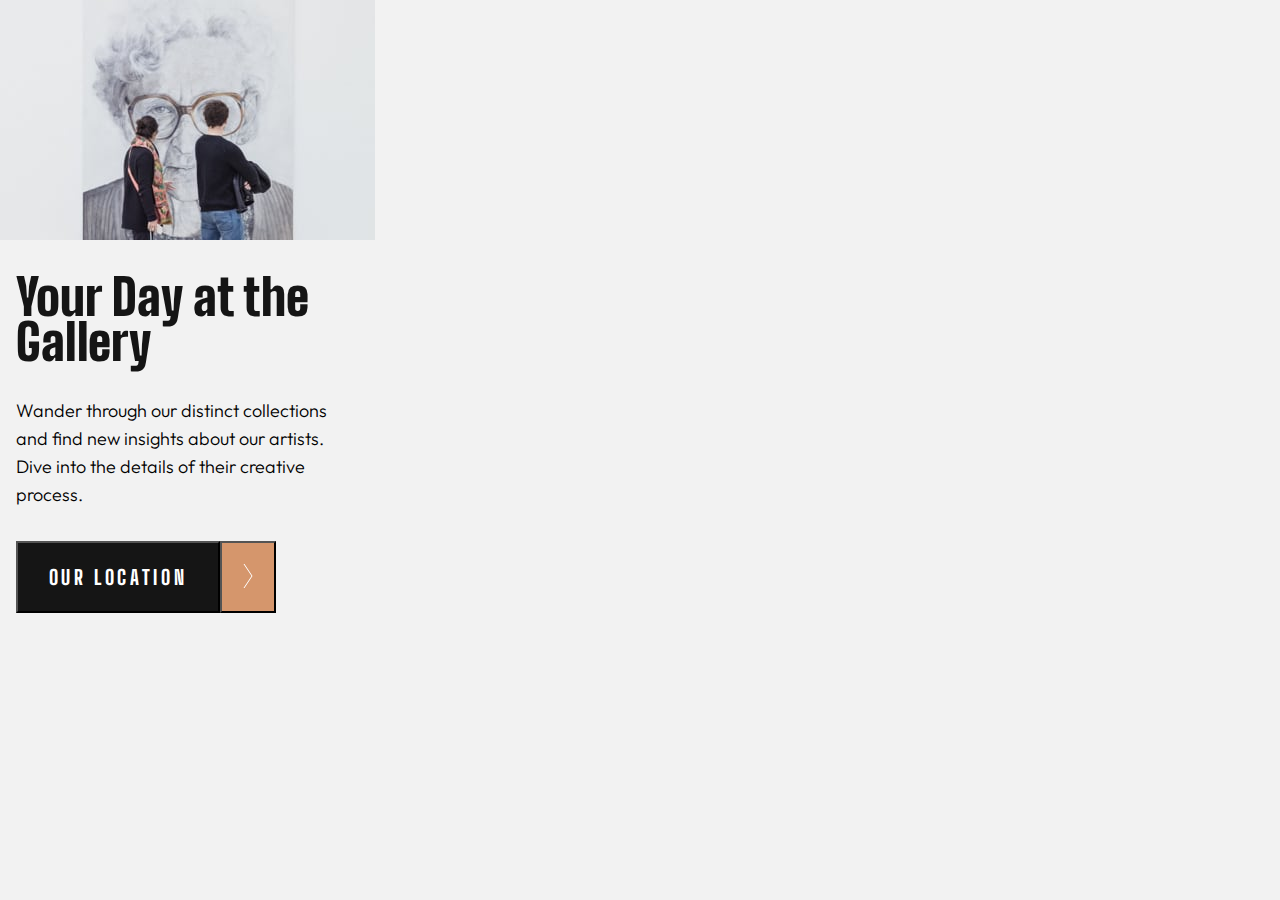
==== index.html @ 8a744629 "add header part" ====
<!DOCTYPE html>
<html lang="en">
<head>
    <link rel="stylesheet" href="./reset.css">
    <meta charset="UTF-8">
    <meta http-equiv="X-UA-Compatible" content="IE=edge">
    <meta name="viewport" content="width=device-width, initial-scale=1.0">
    <title>Document</title>
    <link rel="preconnect" href="https://fonts.googleapis.com">
    <link rel="preconnect" href="https://fonts.gstatic.com" crossorigin>
    <link href="https://fonts.googleapis.com/css2?family=Big+Shoulders+Display:wght@300;800;900&family=Outfit:wght@300;400;600;700&family=Plus+Jakarta+Sans:wght@400;500;600;700;800&display=swap" rel="stylesheet">
    <link rel="stylesheet" href="./style.css">
</head>

<body>

    <header>
        <img src="image-hero.jpg" alt="image-hero">
    </header>

<main>
    <div class="modern">
      <h1 class="modern-h1">
        Your Day at the Gallery          
      </h1>

      <p class="modern-p">
        Wander through our distinct collections and find new insights about our artists. Dive into the details of their creative process.
      </p>
     <div class="click-div">
      <button class="modern-button">
        OUR LOCATION
      </button>
      <button class="modern-button1">
        <svg width="10" height="24" xmlns="http://www.w3.org/2000/svg"><path stroke="#FFF" fill="none" d="m1 0 8 12-8 12"/></svg>
      </button>
     </div>

    </div>

</main>

<footer>
</footer>
    
</body>
</html>
---- style.css ----
body {
  background-color:#F2F2F2;
}

.modern {
    display: flex;
    flex-direction: column;
    gap:32px;
    padding: 32px 16px 120px 16px;
}



.modern-h1 {
font-family: Big Shoulders Display;
height: 90px;
width: 343px;
font-size: 50px;
font-weight: 900;
line-height: 45px;
letter-spacing: 0px;
text-align: left;
color: rgba(21, 21, 21, 1);

}

.modern-p {
height: 112px;
width: 343px;
font-family: Outfit;
font-size: 18px;
font-weight: 300;
line-height: 28px;
letter-spacing: 0px;
text-align: left;


}

.modern-button {
height: 72px;
width: 204px;
left: 0px;
top: 0px;
border-radius: 0px;
background-color: rgba(21, 21, 21, 1);
font-family: Big Shoulders Display;
font-size: 20px;
font-weight: 800;
line-height: 24px;
letter-spacing: 3.6363637447357178px;
color: rgba(255, 255, 255, 1);


}

.modern-button1 {
height: 72px;
width: 56px;
left: 220px;
top: 558px;
border-radius: 0px;
background: rgba(213, 150, 108, 1);

}

.click-div {
    display: flex;
}
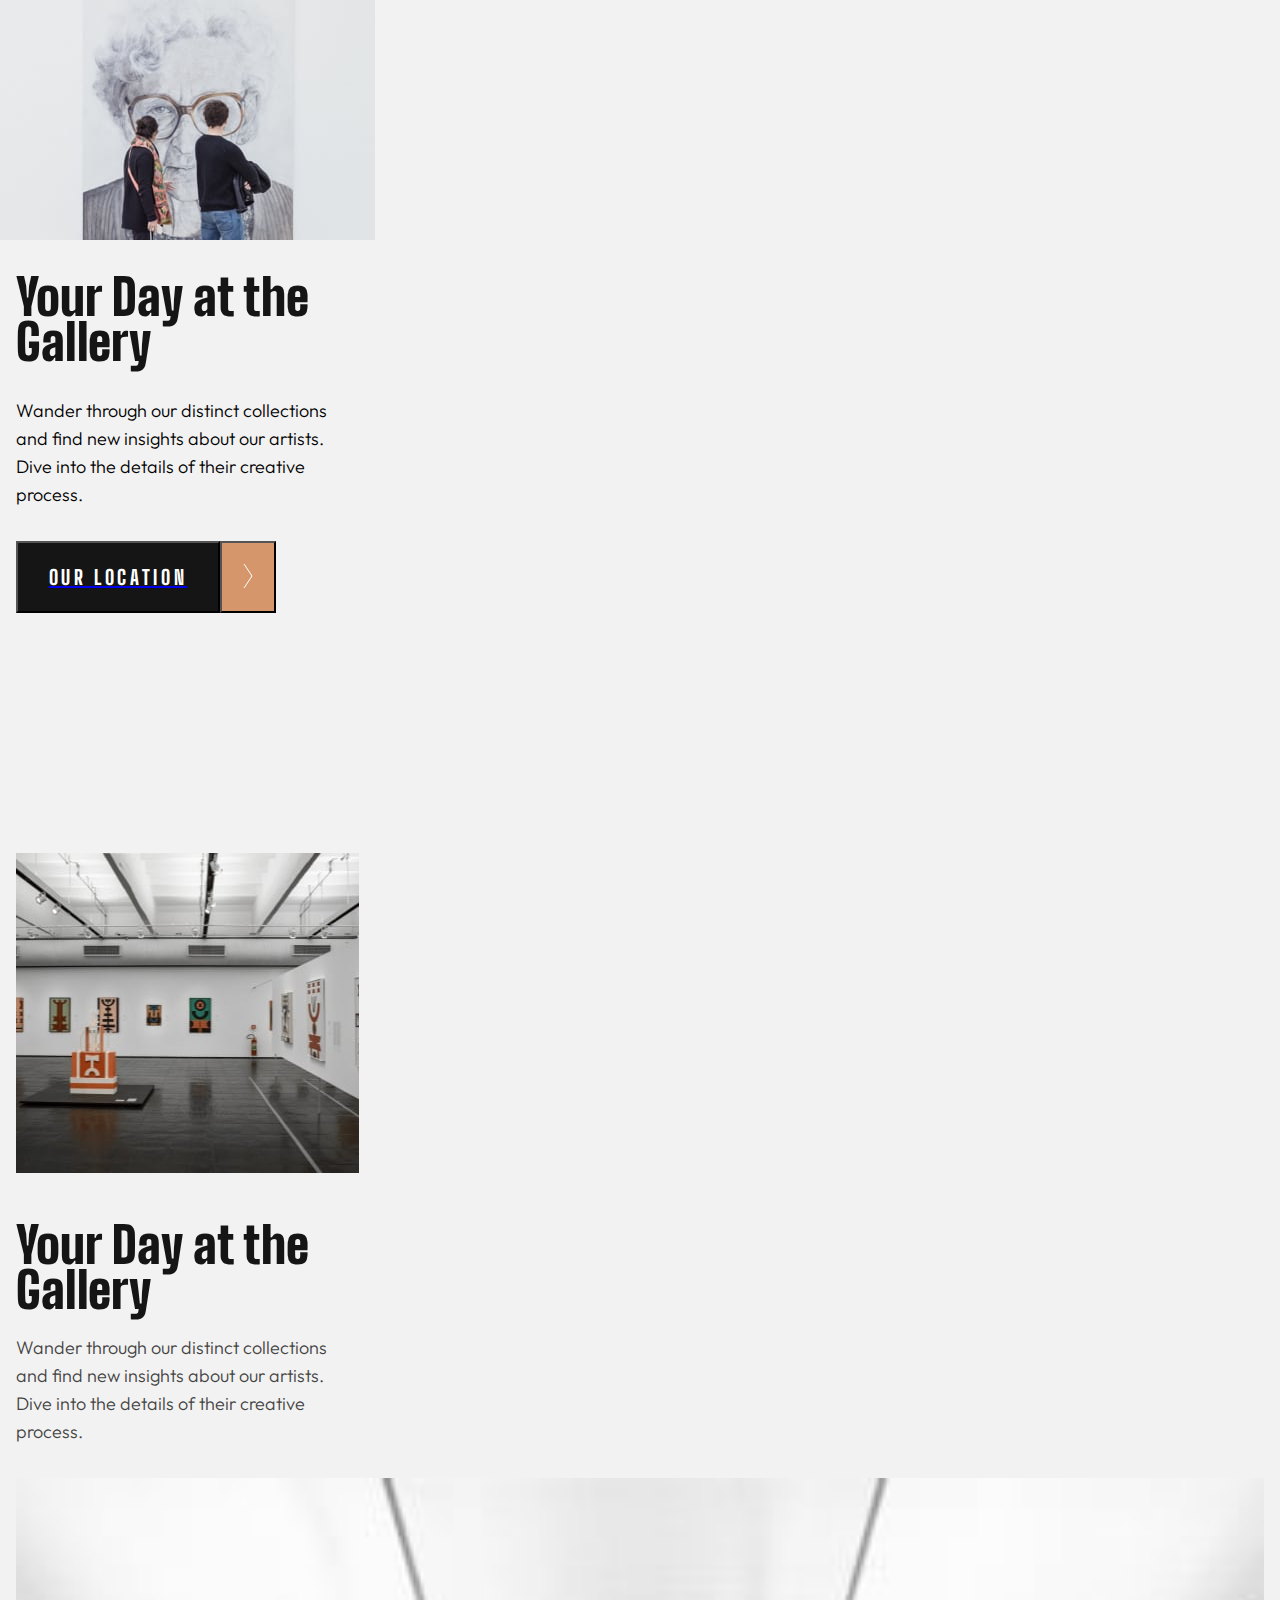
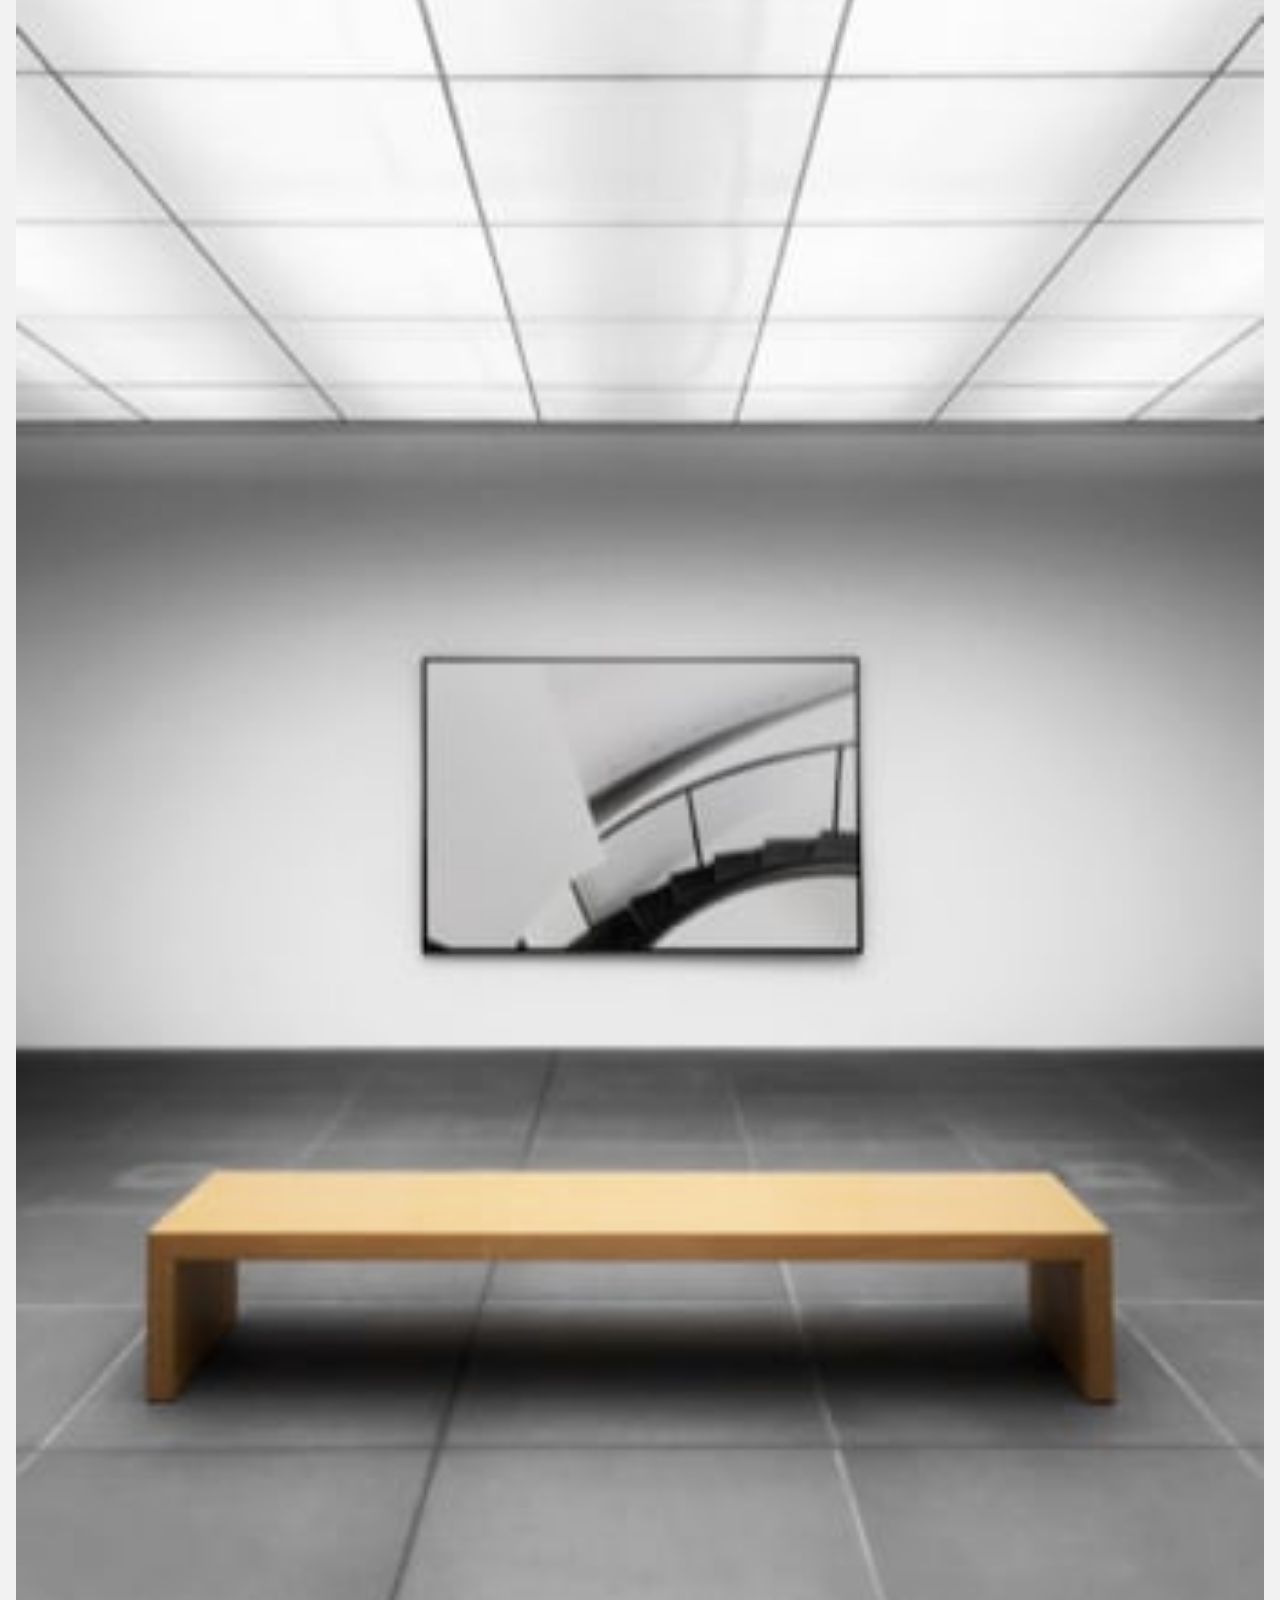
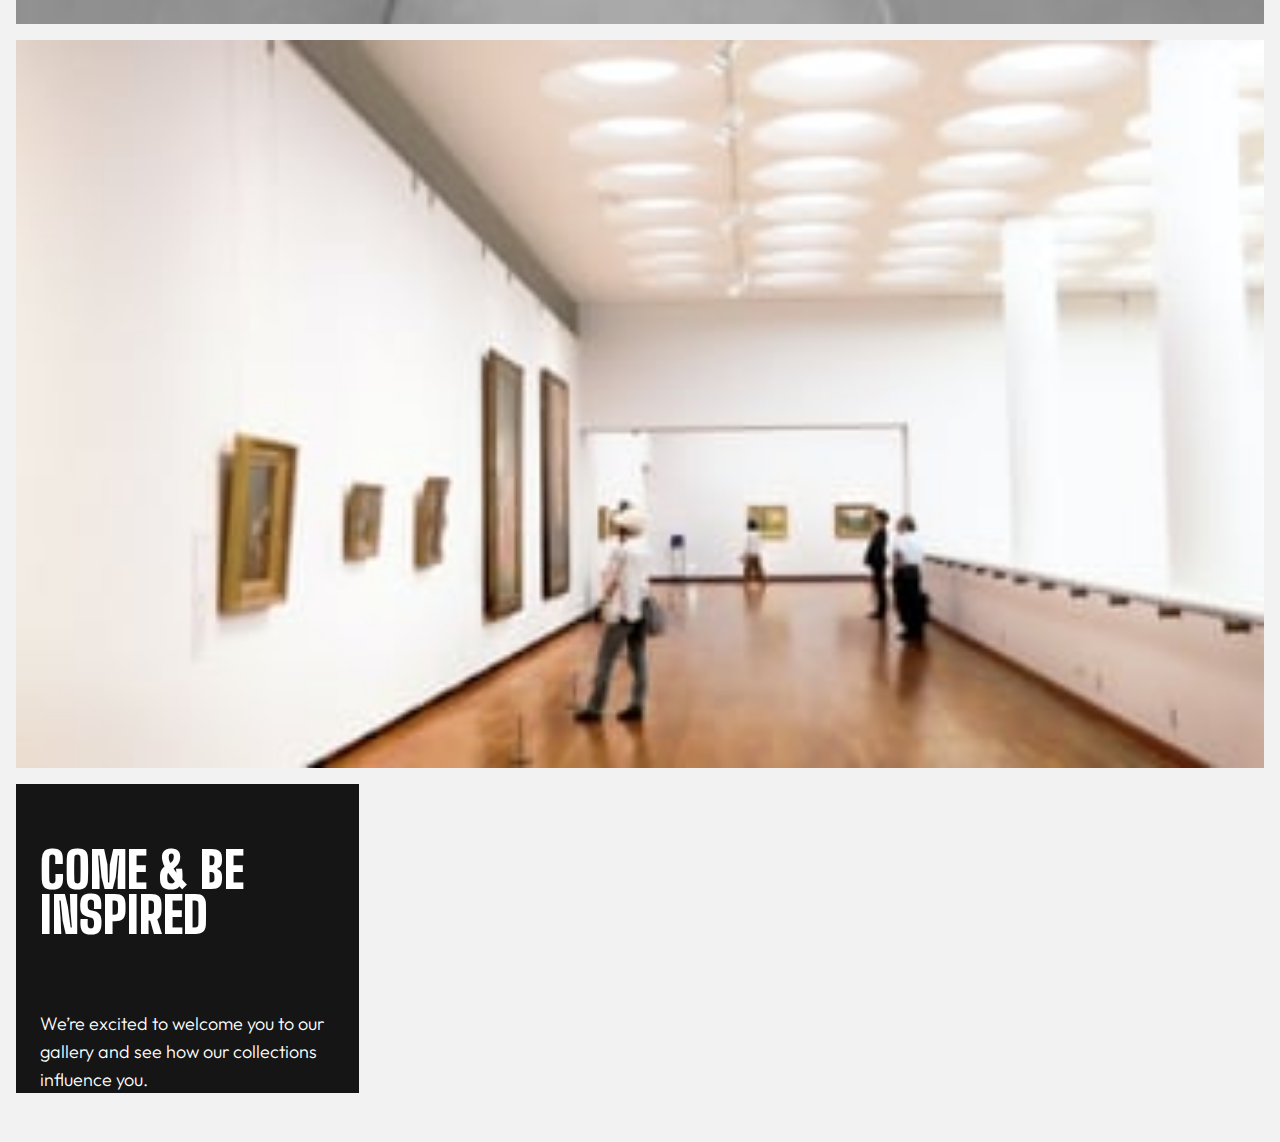
==== commit a314d760: "full site with styles" ====
--- a/index.html
+++ b/index.html
@@ -19,6 +19,7 @@
     </header>
 
 <main>
+
     <div class="modern">
       <h1 class="modern-h1">
         Your Day at the Gallery          
@@ -27,20 +28,63 @@
       <p class="modern-p">
         Wander through our distinct collections and find new insights about our artists. Dive into the details of their creative process.
       </p>
-     <div class="click-div">
-      <button class="modern-button">
-        OUR LOCATION
-      </button>
-      <button class="modern-button1">
-        <svg width="10" height="24" xmlns="http://www.w3.org/2000/svg"><path stroke="#FFF" fill="none" d="m1 0 8 12-8 12"/></svg>
-      </button>
+
+      <a href="./location.html">
+        <div class="click-div">
+          <button class="modern-button">
+           OUR LOCATION
+          </button>
+          <button class="modern-button1">
+           <svg width="10" height="24" xmlns="http://www.w3.org/2000/svg"><path stroke="#FFF" fill="none" d="m1 0 8 12-8 12"/></svg>
+          </button>
+        </div>
+      </a>
+    </div>
+
+   <section>
+     <div class="grid-1">
+       <img src="./image-grid-1.jpg" alt="grid">
      </div>
+   
+     <div class="your-day">
+   
+        <h1 class="day-h1">
+     Your Day
+     at the Gallery
+       </h1>
+   
+       <p class="day-p">
+         Wander through our distinct collections and find new insights about our artists. Dive into the details of their creative process.
+       </p>
+   
+     </div>
+   
+     <div class="two-photo">
+
+      <img src="./image-grid-2.jpg" alt="grid-2">
+      <img src="./image-grid-3.jpg" alt="grid-3">
+
+     </div>
+
+     <div class="come">
+
+      <h1 class="come-h1">
+        COME & BE INSPIRED
+      </h1>
+
+      <p class="come-p">
+        We’re excited to welcome you to our gallery and see how our collections influence you.
+      </p>
 
     </div>
 
+
+
+    </section>
 </main>
 
 <footer>
+
 </footer>
     
 </body>
--- a/style.css
+++ b/style.css
@@ -66,4 +66,99 @@
 
 .click-div {
     display: flex;
+}
+
+.grid-1 {
+height: 320px;
+width: 343px;
+padding:120px 0px 25px 0px;
+
+
+}
+
+.your-day {
+  display: flex;
+  flex-direction: column;
+  gap: 21px;
+  padding-top: 25px;
+  padding-bottom: 32px;
+}
+
+.day-h1 {
+height: 90px;
+width: 343px;
+font-family: Big Shoulders Display;
+font-size: 50px;
+font-weight: 900;
+line-height: 45px;
+letter-spacing: 0px;
+text-align: left;
+color: rgba(21, 21, 21, 1);
+
+
+}
+
+.day-p {
+height: 112px;
+width: 343px;
+font-family: Outfit;
+font-size: 18px;
+font-weight: 300;
+line-height: 28px;
+letter-spacing: 0px;
+text-align: left;
+color:  rgba(68, 68, 68, 1);
+
+}
+
+.two-photo {
+  display: flex;
+  flex-direction: column;
+  gap: 16px;
+  padding-bottom: 16px;
+}
+
+.come {
+  display: flex;
+  flex-direction: column;
+  gap: 24px;
+  height: 293px;
+  width: 343px;
+  background: rgba(21, 21, 21, 1);
+  padding-top: 16px;
+  gap
+
+}
+
+.come-h1 {
+  height: 90px;
+  width: 295px;
+  font-family: Big Shoulders Display;
+  font-size: 50px;
+  font-weight: 900;
+  line-height: 45px;
+  letter-spacing: 0px;
+  text-align: left; 
+  color: rgba(255, 255, 255, 1);
+  padding: 48px 24px 24px 24px;
+}
+
+.come-p {
+  height: 84px;
+  width: 295px;
+  font-family: Outfit;
+  font-size: 18px;
+  font-weight: 300;
+  line-height: 28px;
+  letter-spacing: 0px;
+  text-align: left;
+  color:rgba(255, 255, 255, 1);
+  padding: 24px 24px 48px 24px;
+  
+
+}
+
+section {
+  padding-left: 16px;
+  padding-right: 16px;
 }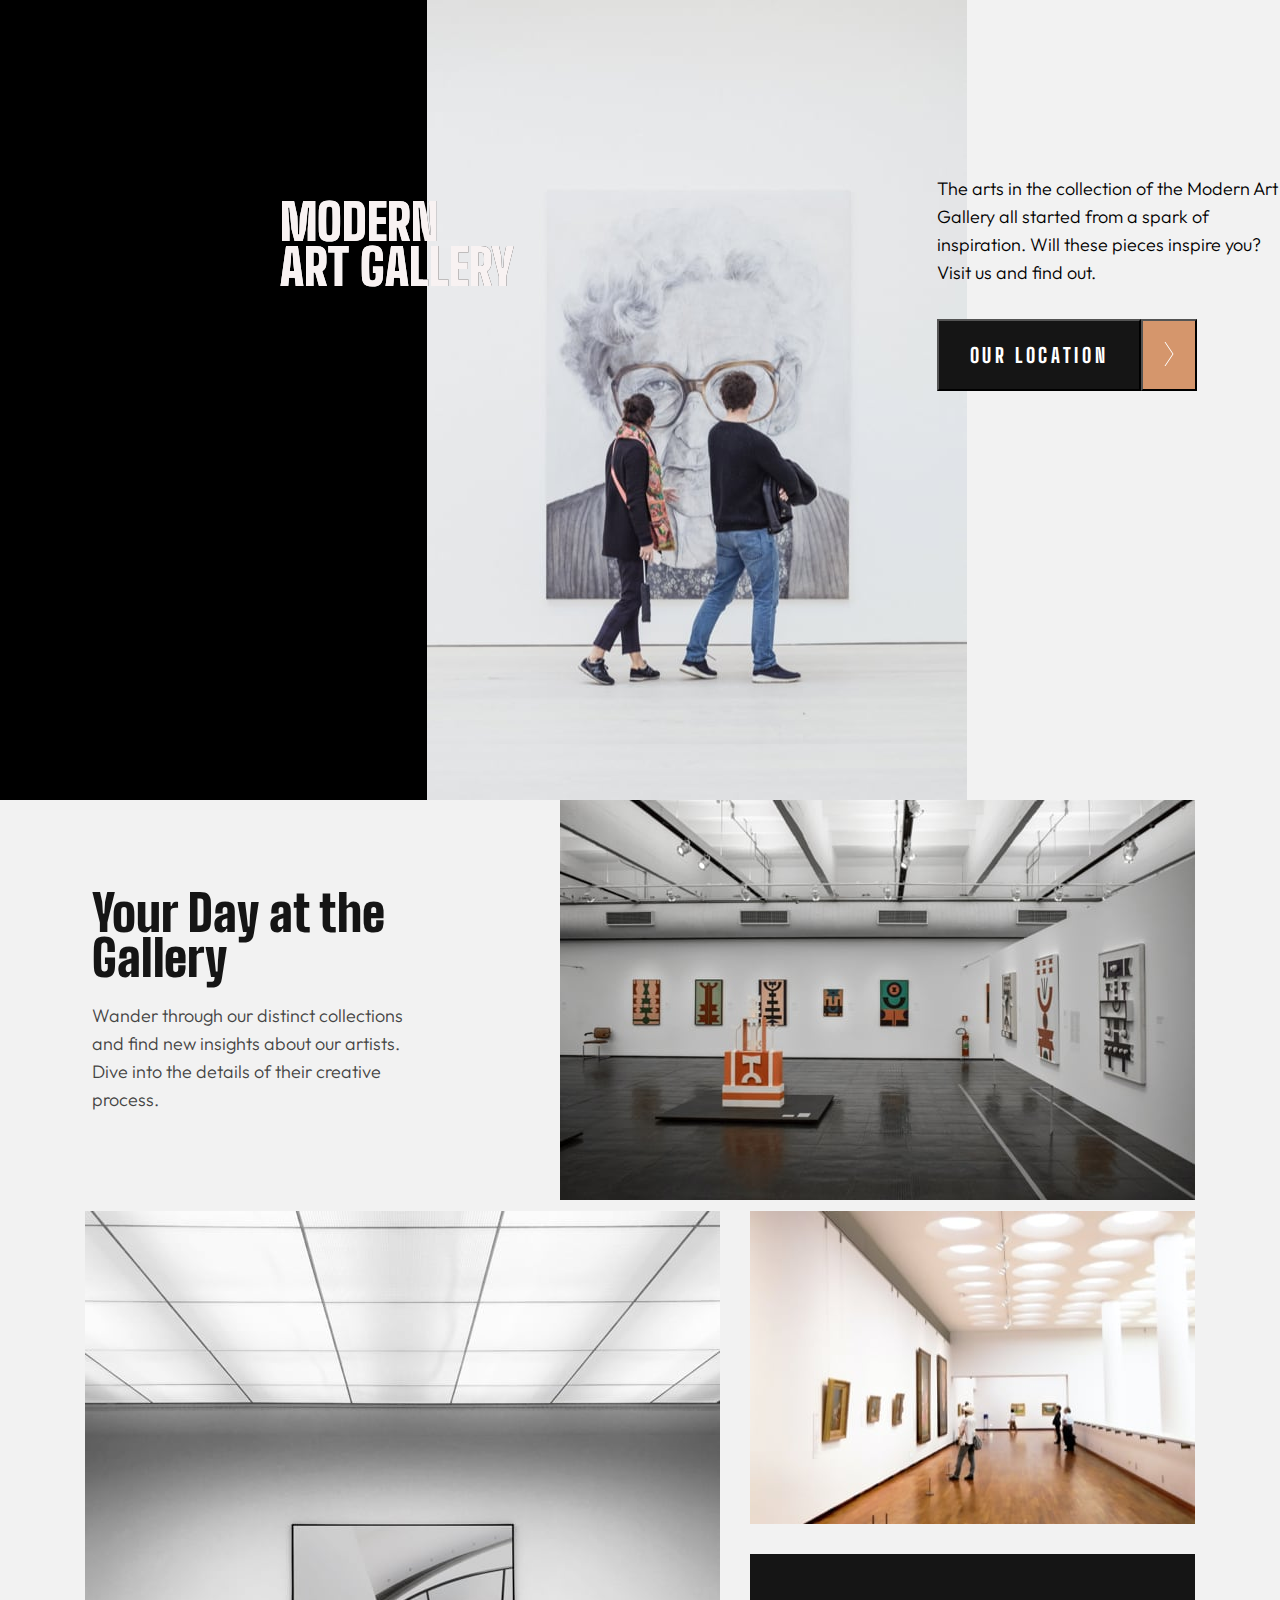
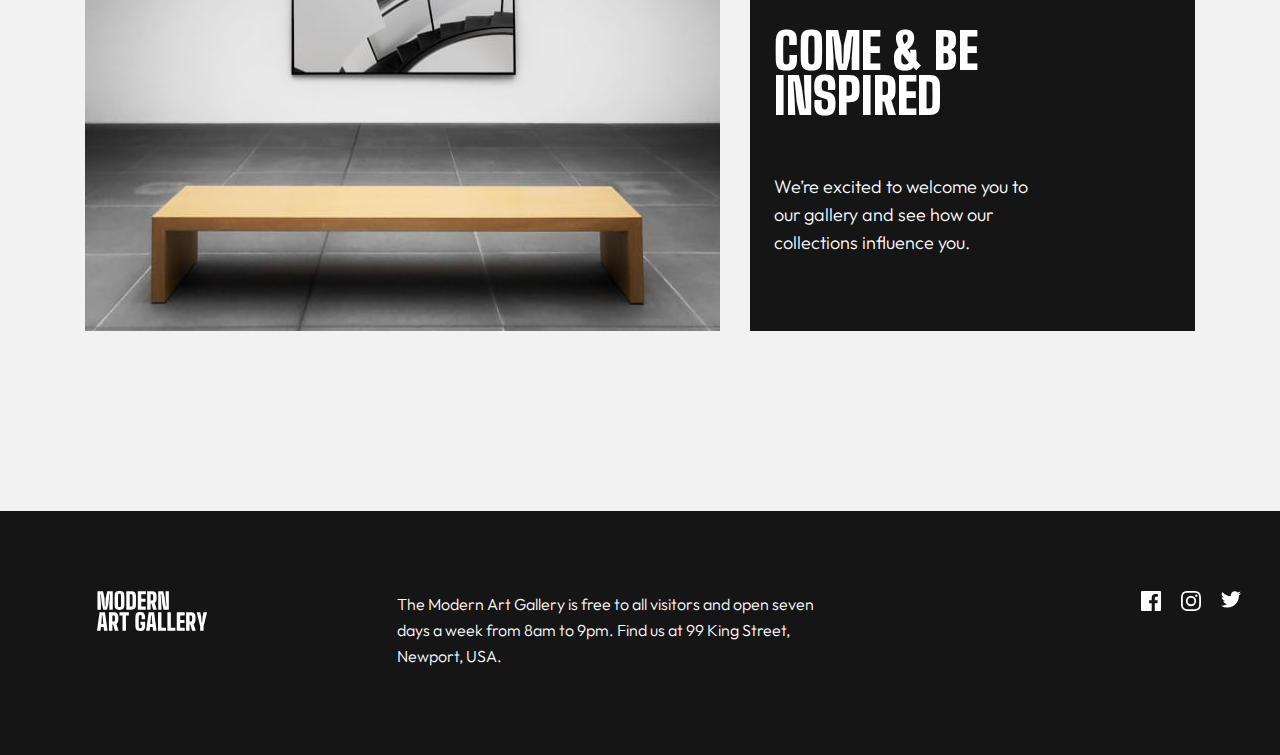
==== commit 536618b0: "file add 80%" ====
--- a/index.html
+++ b/index.html
@@ -12,24 +12,36 @@
     <link rel="stylesheet" href="./style.css">
 </head>
 
+
 <body>
 
-    <header>
-        <img src="image-hero.jpg" alt="image-hero">
-    </header>
+  <header>
 
-<main>
+  <div class="photo">
+    <img  class="mobile-photo" src="./image-hero.jpg" alt="image-mobile">
+    <img class="tablet-photo" src="./image-hero-tablet.jpg" alt="image-tablet">
+  </div>
 
-    <div class="modern">
+  <div class="conteiner">
+
+<div class="background">
+  <img class="desktop-photo" src="./image-hero-desk.jpg" alt="image-desktop">
+</div>
+
+<div class="text">
       <h1 class="modern-h1">
-        Your Day at the Gallery          
+        MODERN <br>
+ART GALLERY         
       </h1>
+</div>
 
+</div>
+    
+<div class="black-white">
       <p class="modern-p">
-        Wander through our distinct collections and find new insights about our artists. Dive into the details of their creative process.
-      </p>
+        The arts in the collection of the Modern Art Gallery all started from a spark of inspiration. Will these pieces inspire you? Visit us and find out.      </p>
 
-      <a href="./location.html">
+      <a class="link" href="./location.html">
         <div class="click-div">
           <button class="modern-button">
            OUR LOCATION
@@ -38,12 +50,20 @@
            <svg width="10" height="24" xmlns="http://www.w3.org/2000/svg"><path stroke="#FFF" fill="none" d="m1 0 8 12-8 12"/></svg>
           </button>
         </div>
+   </div>
+        
       </a>
-    </div>
+  
+</header>
+
+<main>
 
    <section>
-     <div class="grid-1">
-       <img src="./image-grid-1.jpg" alt="grid">
+    <div class="part2">
+     <div class="grid-1-photo">
+       <img class="mobile-photo" src="./image-grid-1.jpg" alt="grid-mobile">
+       <img class="tablet-photo" src="./image-grid-tablet.jpg" alt="grid-tablet">
+       <img class="desktop-photo-grid1" src="./image-grid-desk-1.jpg" alt="grid-1-photo">
      </div>
    
      <div class="your-day">
@@ -58,13 +78,21 @@
        </p>
    
      </div>
-   
-     <div class="two-photo">
+    </div>
+     <div class="part3">
 
-      <img src="./image-grid-2.jpg" alt="grid-2">
-      <img src="./image-grid-3.jpg" alt="grid-3">
+<div class="photo-grid2">
+      <img class="mobile-photo" src="./image-grid-2.jpg" alt="grid-mobile2">
+      <img class="tablet-photo" src="./image-grid-2-tablet.jpg" alt="grid-2tablet">   
+      <img class="desktop-photo-grid2 " src="./image-grid-desk-2.jpg" alt="image-grid-desk-2">  
+</div>
 
-     </div>
+<div class="photo-grid3">
+      <img class="mobile-photo" src="./image-grid-3.jpg" alt="grid-mobile3">
+      <img class="tablet-photo-grid" src="./image-grid-3-tablet.jpg" alt="grid-3tablet">
+      <img class="desktop-photo-grid3" src="image-grid-desk-3.jpg" alt="image-grid-desk-3">
+</div>     
+     
 
      <div class="come">
 
@@ -77,15 +105,31 @@
       </p>
 
     </div>
-
-
+    
+  </div>
 
     </section>
+
 </main>
 
 <footer>
 
+<div class="footer-h1">
+  <svg width="111" height="40" xmlns="http://www.w3.org/2000/svg"><path d="M3.916 18.656V12.99L3.27 3.27h.598l.99 9.95 1.406 5.436h3.708l1.428-5.435.968-9.95h.621l-.668 9.72v5.665h3.455V.23H10.25L8.706 7.21l-.276 8.406H7.83l-.3-8.407L6.012.23H.462v18.426h3.455Zm18.61.23c1.689 0 2.902-.356 3.64-1.07.736-.714 1.135-1.9 1.197-3.559.061-1.505.092-3.105.092-4.802 0-1.697-.03-3.313-.092-4.848-.062-1.643-.46-2.822-1.198-3.536C25.428.357 24.215 0 22.525 0c-1.688 0-2.913.357-3.673 1.071-.76.714-1.155 1.893-1.186 3.536a237.22 237.22 0 0 0-.046 4.825v.365c.002 1.576.018 3.063.046 4.46.03 1.659.426 2.845 1.186 3.559s1.985 1.07 3.674 1.07Zm0-2.81c-.906 0-1.374-.39-1.405-1.174-.03-.783-.054-1.643-.07-2.58a176.449 176.449 0 0 1 0-5.78c.016-.937.04-1.797.07-2.58.03-.768.499-1.152 1.405-1.152.89 0 1.351.384 1.382 1.152.03.783.057 1.643.08 2.58a117.65 117.65 0 0 1 0 5.78c-.023.937-.05 1.797-.08 2.58-.03.783-.491 1.175-1.382 1.175Zm11.447 2.58c1.735 0 2.987-.368 3.754-1.105.768-.737 1.167-1.95 1.198-3.64.03-1.074.05-2.091.058-3.051.007-.96.007-1.92 0-2.88-.008-.959-.027-1.968-.058-3.028-.03-1.689-.43-2.898-1.198-3.628C36.96.595 35.708.23 33.973.23h-4.675v18.426h4.675Zm0-3.04h-1.22V3.271h1.22c.967 0 1.467.422 1.497 1.266.092 3.256.092 6.519 0 9.79-.03.86-.53 1.29-1.497 1.29Zm14.81 3.04v-3.04H44.27v-4.814h4.284v-3.04h-4.284V3.271h4.514V.23h-7.97v18.425h7.97Zm4.837 0v-6.218h.783l1.75 6.218h3.663l-2.165-6.794a3.199 3.199 0 0 0 1.405-1.463c.307-.637.476-1.455.506-2.453.016-.43.027-.806.035-1.128.008-.323.008-.645 0-.968a96.42 96.42 0 0 0-.035-1.128c-.061-1.597-.472-2.745-1.232-3.444C57.57.58 56.33.23 54.61.23h-4.445v18.426h3.455Zm.99-9.259h-.99V3.271h.99c.952 0 1.451.422 1.497 1.266a28.055 28.055 0 0 1 0 3.594c-.046.844-.545 1.266-1.497 1.266Zm9.927 9.26-.299-7.072-.599-8.337h.645l.944 9.374 1.382 6.034h5.252V.23h-3.34l.276 7.9.645 7.486h-.598l-1.267-9.512L66.196.23h-4.998v18.426h3.34ZM3.547 39.77l.392-3.847H6.61l.392 3.847h3.547L7.992 21.344H2.557L0 39.77h3.547Zm2.74-6.887H4.262l.415-4.077.276-4.422h.645l.276 4.422.415 4.077Zm9.099 6.887v-6.22h.783l1.75 6.22h3.663l-2.165-6.795a3.199 3.199 0 0 0 1.404-1.463c.308-.637.477-1.454.507-2.452.016-.43.027-.807.035-1.13.007-.322.007-.644 0-.966-.008-.323-.02-.7-.035-1.13-.061-1.596-.472-2.744-1.232-3.442-.76-.7-2-1.048-3.72-1.048h-4.445V39.77h3.455Zm.99-9.26h-.99v-6.126h.99c.952 0 1.451.422 1.497 1.267a28.055 28.055 0 0 1 0 3.593c-.046.844-.545 1.267-1.497 1.267Zm12.553 9.26V24.384h2.948v-3.04h-9.374v3.04h2.971V39.77h3.455Zm14.326.23c1.643 0 2.841-.357 3.593-1.071.753-.714 1.167-1.9 1.244-3.559.03-.706.05-1.474.058-2.303.007-.829-.004-1.597-.035-2.303h-4.63v2.994h1.267a16.197 16.197 0 0 1 0 2.257c-.03.384-.176.676-.437.876-.261.2-.614.299-1.06.299-.89 0-1.359-.392-1.405-1.175a90.954 90.954 0 0 1-.126-3.535 107.71 107.71 0 0 1 0-3.858c.023-1.29.065-2.472.126-3.547.046-.768.515-1.152 1.405-1.152.845 0 1.29.384 1.336 1.152.03.43.046.96.046 1.59 0 .629-.015 1.158-.046 1.588h3.455c.03-.353.046-.775.046-1.266 0-.492-.015-.914-.046-1.267-.107-1.643-.53-2.822-1.267-3.536-.737-.714-1.911-1.07-3.524-1.07-1.136 0-2.053.157-2.752.471a3.032 3.032 0 0 0-1.543 1.532c-.33.706-.519 1.643-.565 2.81-.015.614-.03 1.328-.046 2.142a135.078 135.078 0 0 0 0 5.102c.016.821.031 1.555.046 2.2.046 1.105.23 1.996.553 2.671a3.01 3.01 0 0 0 1.532 1.486c.699.315 1.624.472 2.775.472Zm9.375-.23.391-3.847h2.672l.391 3.847h3.547l-2.556-18.426h-5.436L49.083 39.77h3.547Zm2.74-6.887h-2.026l.414-4.077.277-4.422h.644l.277 4.422.414 4.077Zm13.636 6.887v-3.04h-4.538V21.343h-3.455V39.77h7.993Zm9.374 0v-3.04h-4.537V21.343h-3.455V39.77h7.992Zm9.351 0v-3.04h-4.514v-4.814H87.5v-3.04h-4.284v-4.492h4.514v-3.04h-7.969V39.77h7.97Zm4.837 0v-6.22h.783l1.75 6.22h3.663l-2.165-6.795a3.199 3.199 0 0 0 1.405-1.463c.307-.637.476-1.454.507-2.452.015-.43.026-.807.034-1.13.008-.322.008-.644 0-.966a96.42 96.42 0 0 0-.034-1.13c-.062-1.596-.473-2.744-1.233-3.442-.76-.7-2-1.048-3.72-1.048h-4.445V39.77h3.455Zm.99-9.26h-.99v-6.126h.99c.953 0 1.452.422 1.498 1.267a28.055 28.055 0 0 1 0 3.593c-.046.844-.545 1.267-1.497 1.267Zm13.037 9.26v-4.4l.253-1.06 3.202-12.966h-3.524l-.99 4.468-.346 5.413h-.645l-.345-5.413-.99-4.468h-3.525l3.202 12.99.253 1.036v4.4h3.455Z" fill="#FFF"/></svg>
+</div>
+
+<p class="footer-p">
+  The Modern Art Gallery is free to all visitors and open seven days a week from 8am to 9pm. Find us at 99 King Street, Newport, USA.
+</p>
+
+<div class="footer-icon">
+  <svg width="20" height="20" xmlns="http://www.w3.org/2000/svg"><path d="M18.896 0H1.104C.494 0 0 .494 0 1.104v17.793C0 19.506.494 20 1.104 20h9.58v-7.745H8.076V9.237h2.606V7.01c0-2.583 1.578-3.99 3.883-3.99 1.104 0 2.052.082 2.329.119v2.7h-1.598c-1.254 0-1.496.597-1.496 1.47v1.928h2.989l-.39 3.018h-2.6V20h5.098c.608 0 1.102-.494 1.102-1.104V1.104C20 .494 19.506 0 18.896 0Z" fill="#FFF"/></svg>
+  <svg width="20" height="20" xmlns="http://www.w3.org/2000/svg"><path d="M10 1.802c2.67 0 2.987.01 4.042.059 2.71.123 3.975 1.409 4.099 4.099.048 1.054.057 1.37.057 4.04 0 2.672-.01 2.988-.057 4.042-.124 2.687-1.387 3.975-4.1 4.099-1.054.048-1.37.058-4.041.058-2.67 0-2.987-.01-4.04-.058-2.718-.124-3.977-1.416-4.1-4.1-.048-1.054-.058-1.37-.058-4.041 0-2.67.01-2.986.058-4.04.124-2.69 1.387-3.977 4.1-4.1 1.054-.048 1.37-.058 4.04-.058ZM10 0C7.284 0 6.944.012 5.877.06 2.246.227.227 2.242.061 5.877.01 6.944 0 7.284 0 10s.012 3.057.06 4.123c.167 3.632 2.182 5.65 5.817 5.817 1.067.048 1.407.06 4.123.06s3.057-.012 4.123-.06c3.629-.167 5.652-2.182 5.816-5.817.05-1.066.061-1.407.061-4.123s-.012-3.056-.06-4.122C19.777 2.249 17.76.228 14.124.06 13.057.01 12.716 0 10 0Zm0 4.865a5.135 5.135 0 1 0 0 10.27 5.135 5.135 0 0 0 0-10.27Zm0 8.468a3.333 3.333 0 1 1 0-6.666 3.333 3.333 0 0 1 0 6.666Zm5.338-9.87a1.2 1.2 0 1 0 0 2.4 1.2 1.2 0 0 0 0-2.4Z" fill="#FFF"/></svg>
+  <svg width="20" height="17" xmlns="http://www.w3.org/2000/svg"><path d="M20 2.172a8.192 8.192 0 0 1-2.357.646 4.11 4.11 0 0 0 1.805-2.27 8.22 8.22 0 0 1-2.606.996A4.096 4.096 0 0 0 13.847.248c-2.65 0-4.596 2.472-3.998 5.037A11.648 11.648 0 0 1 1.392 1a4.109 4.109 0 0 0 1.27 5.478 4.086 4.086 0 0 1-1.858-.513c-.045 1.9 1.318 3.679 3.291 4.075a4.113 4.113 0 0 1-1.853.07 4.106 4.106 0 0 0 3.833 2.849A8.25 8.25 0 0 1 0 14.658a11.616 11.616 0 0 0 6.29 1.843c7.618 0 11.923-6.434 11.663-12.205A8.354 8.354 0 0 0 20 2.172Z" fill="#FFF"/></svg>
+</div>
+
 </footer>
+
     
 </body>
-</html>+</html>
--- a/style.css
+++ b/style.css
@@ -1,5 +1,10 @@
+* {
+  box-sizing: border-box;
+}
+
 body {
   background-color:#F2F2F2;
+  max-width: 100%;
 }
 
 .modern {
@@ -8,8 +13,6 @@
     gap:32px;
     padding: 32px 16px 120px 16px;
 }
-
-
 
 .modern-h1 {
 font-family: Big Shoulders Display;
@@ -33,8 +36,35 @@
 line-height: 28px;
 letter-spacing: 0px;
 text-align: left;
-
-
+}
+
+.link {
+  text-decoration: none;
+
+}
+
+.tablet-photo {
+  display: none;
+}
+
+.tablet-photo-grid {
+  display: none;
+}
+
+.desktop-photo {
+  display: none;
+}
+
+.desktop-photo-grid1 {
+  display: none;
+}
+
+.desktop-photo-grid2 {
+  display: none;
+}
+
+.desktop-photo-grid3 {
+  display: none;
 }
 
 .modern-button {
@@ -51,7 +81,6 @@
 letter-spacing: 3.6363637447357178px;
 color: rgba(255, 255, 255, 1);
 
-
 }
 
 .modern-button1 {
@@ -66,6 +95,7 @@
 
 .click-div {
     display: flex;
+    padding-top: 32px;
 }
 
 .grid-1 {
@@ -73,7 +103,10 @@
 width: 343px;
 padding:120px 0px 25px 0px;
 
-
+}
+
+.black-white {
+  padding-bottom: 15px;
 }
 
 .your-day {
@@ -95,7 +128,6 @@
 text-align: left;
 color: rgba(21, 21, 21, 1);
 
-
 }
 
 .day-p {
@@ -118,17 +150,16 @@
   padding-bottom: 16px;
 }
 
-.come {
-  display: flex;
-  flex-direction: column;
-  gap: 24px;
-  height: 293px;
-  width: 343px;
-  background: rgba(21, 21, 21, 1);
-  padding-top: 16px;
-  gap
-
-}
+  .come {
+    display: flex;
+    flex-direction: column;
+    height: 293px;
+    width: 343px;
+    background: rgba(21, 21, 21, 1);
+    padding: 48px 24px 47px 24px;
+    justify-content: space-around;
+}
+  
 
 .come-h1 {
   height: 90px;
@@ -140,7 +171,7 @@
   letter-spacing: 0px;
   text-align: left; 
   color: rgba(255, 255, 255, 1);
-  padding: 48px 24px 24px 24px;
+  
 }
 
 .come-p {
@@ -152,8 +183,7 @@
   line-height: 28px;
   letter-spacing: 0px;
   text-align: left;
-  color:rgba(255, 255, 255, 1);
-  padding: 24px 24px 48px 24px;
+  color:#FFFFFF;
   
 
 }
@@ -161,4 +191,320 @@
 section {
   padding-left: 16px;
   padding-right: 16px;
-}+  padding-bottom: 120px;
+}
+
+footer {
+  display: flex;
+  flex-direction: column;
+  background-color:rgba(21, 21, 21, 1);
+  height: 336px;
+  width: 375px;
+  gap: 70px;
+  padding-left: 32px;
+  
+}
+
+.footer-h1 {
+height: 40px;
+width: 110px;
+color:rgba(255, 255, 255, 1);
+padding-top: 48px;
+}
+
+.footer-p {
+height: 104px;
+width: 311px;
+top: 78px;
+font-family: Outfit;
+font-size: 16px;
+font-weight: 300;
+line-height: 26px;
+letter-spacing: 0px;
+text-align: left;
+color:rgba(255, 255, 255, 1);
+
+}
+
+.footer-icon {
+  display: flex;
+  flex-direction: row;
+  gap:20px;
+}
+
+/* tablet version */
+
+@media screen and (min-width: 768px) {
+
+body {
+
+  background-image: url("./image-hero-tablet.jpg");
+  background-repeat: no-repeat;
+}
+
+.mobile-photo {
+  display: none;
+}
+
+.desktop-photo {
+  display: none;
+}
+
+.desktop-photo-grid1 {
+  display: none;
+}
+
+.desktop-photo-grid2 {
+  display: none;
+}
+
+.desktop-photo-grid3 {
+  display: none;
+}
+
+.tablet-photo {
+  display: block;
+}
+
+.tablet-photo-grid {
+  display: block;
+}
+
+
+header {
+  display: flex;
+  
+}
+
+.modern {
+  margin-left: -50px;
+}
+
+.part2 {
+  display: flex;
+  flex-direction: row-reverse;
+}
+
+.part3 {
+  display: grid;
+  gap: 11px;
+
+}
+
+.grid-1-photo {
+  padding-bottom: 11px;
+}
+
+.photo-grid2 {
+  grid-area:1 / 1 / 3 / 2;
+}
+
+.photo-grid3{
+  grid-area: 1 / 2 / 2 / 3;
+  
+ 
+}
+
+.come {
+  grid-area:2 / 2 / 3 / 3;
+}
+
+.tablet-photo-grid {
+width: 330px;
+height: 335px;
+}
+
+.come {
+  height: 360px;
+  width: 330px;
+ 
+}
+
+
+
+section {
+  display: flex;
+  flex-direction: column;
+  padding-top: 120px;
+  
+
+ 
+}
+
+.come-p {
+  width: 225px;
+
+}
+
+footer {
+  display: flex;
+  flex-direction: row;
+  height: 216px;
+  width: 768px;
+  justify-content: space-between;
+  
+
+}
+
+.footer-p {
+height: 104px;
+width: 281px;
+padding-top: 56px;
+
+
+}
+
+.footer-icon {
+  padding-top: 56px;
+  padding-right: 39px;
+  
+}
+.footer-h1{
+padding: 56px 65px 120px 39px;
+
+}
+
+}
+
+/* desktop version */
+
+@media screen and (min-width: 1024px) {
+
+  .conteiner {
+  
+
+    width: 990px;
+    height: 800px;
+    position: relative;
+
+    }
+    
+
+    .text {
+      position: absolute;
+      font-size: 70px;
+      background-clip: text;
+      -webkit-background-clip: text;
+      color: transparent;
+      background-image: linear-gradient(270deg, black 200px, white 50%);
+      top: 200px;
+      left: 280px;
+    }
+    
+    .background {
+      background-color: black;
+      background-image: url("./image-hero-desk.jpg");
+      background-repeat: no-repeat;
+      background-position: right;
+      width: 100%;
+      height: 100%;
+    }
+    
+
+    .modern-h1 {
+
+      font-family: Big Shoulders Display;
+      height: 90px;
+      width: 343px;
+      font-size: 50px;
+      font-weight: 900;
+      line-height: 0 px;
+      letter-spacing: 0px;
+      text-align: left;
+      color: rgb(248, 242, 242);
+    }
+
+    .black-white {
+      margin-left: -30px;
+      z-index: 20;
+      margin-top: 175px;
+    }
+
+
+  .tablet-photo {
+    display: none;
+  }
+
+  .tablet-photo-grid {
+    display: none;
+  }
+
+.desktop-photo-grid1 {
+  display: block;
+}
+
+.desktop-photo-grid2 {
+  display: block;
+}
+
+.desktop-photo-grid3 {
+  display: block;
+}
+
+
+
+section {
+  padding: 0px;
+  padding-bottom: 180px;
+  display: flex;
+  align-items: center;
+
+}
+
+.part2 {
+  display: flex;
+  flex-direction: row-reverse;
+  align-items: center;
+  width: 1110px;
+  max-width: 100%;
+  gap: 125px;
+}
+
+.part3 {
+  display: grid;
+  gap: 30px;
+  width: 1110px;
+  max-width: 100%;
+
+}
+
+.come {
+height: 377px;
+width: 445px;
+
+}
+
+.come-p {
+  width: 260px;
+}
+
+
+footer {
+  display: flex;
+  flex-direction: row;
+  height: 244px;
+  width: 1440px;
+  max-width: 100%;
+  justify-content: space-between;
+
+}
+
+
+.footer-p {
+  width: 430px;
+  padding-top: 80px;
+
+}
+
+.footer-icon {
+  padding-top: 80px;
+  padding-left: 80px;
+  
+}
+
+.footer-h1{
+padding: 80px 65px 106px 65px;
+
+}
+
+}
